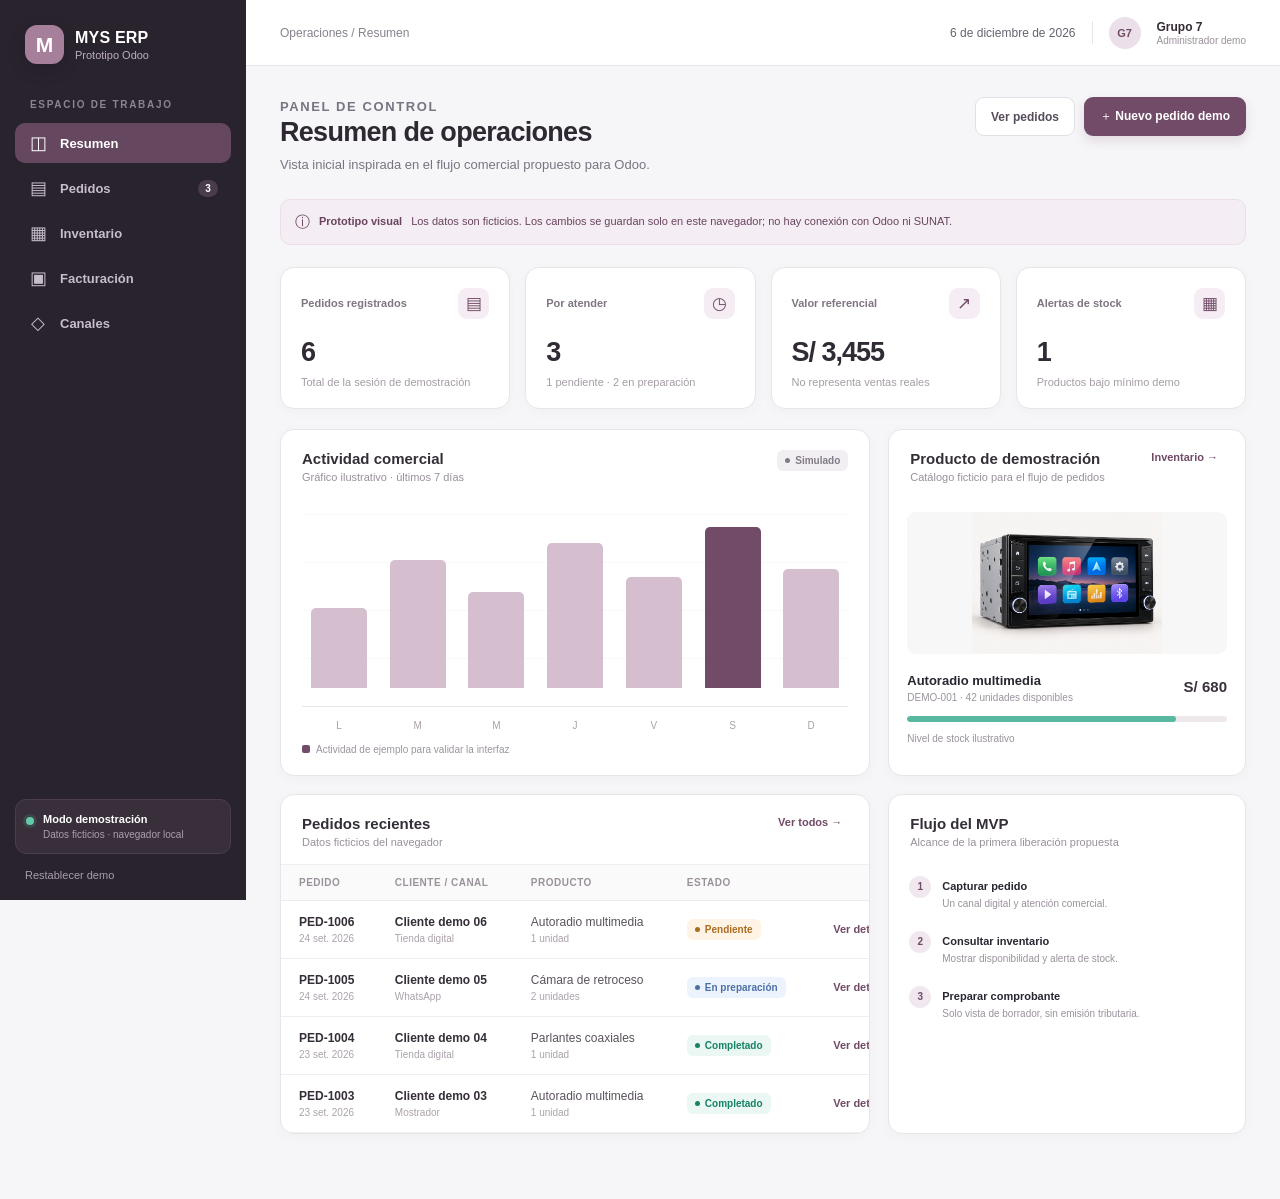
==== producto/frontend/index.html @ e9cd0683 "Base Incial" ====
<!doctype html>
<html lang="es">
  <head>
    <meta charset="UTF-8" />
    <meta name="viewport" content="width=device-width, initial-scale=1" />
    <meta name="theme-color" content="#2b2432" />
    <meta name="description" content="MVP visual de un ERP comercial inspirado en los módulos de Odoo para el caso MYS Hermanos." />
    <title>MYS ERP · MVP visual</title>
    <link rel="stylesheet" href="./styles.css" />
    <script src="./app.js" defer></script>
  </head>
  <body>
    <div class="app-shell">
      <aside class="sidebar" aria-label="Navegación principal">
        <div class="brand">
          <div class="brand-mark" aria-hidden="true">M</div>
          <div><strong>MYS ERP</strong><small>Prototipo Odoo</small></div>
        </div>
        <div class="workspace-label">ESPACIO DE TRABAJO</div>
        <nav id="main-nav" class="nav-list">
          <button class="nav-item is-active" type="button" data-view="resumen"><span class="nav-icon">◫</span> Resumen</button>
          <button class="nav-item" type="button" data-view="pedidos"><span class="nav-icon">▤</span> Pedidos <span id="nav-pending" class="nav-count">0</span></button>
          <button class="nav-item" type="button" data-view="inventario"><span class="nav-icon">▦</span> Inventario</button>
          <button class="nav-item" type="button" data-view="facturacion"><span class="nav-icon">▣</span> Facturación</button>
          <button class="nav-item" type="button" data-view="canales"><span class="nav-icon">◇</span> Canales</button>
        </nav>
        <div class="sidebar-bottom">
          <div class="demo-card"><span class="demo-dot"></span><div><strong>Modo demostración</strong><small>Datos ficticios · navegador local</small></div></div>
          <button id="reset-demo" class="reset-button" type="button">Restablecer demo</button>
        </div>
      </aside>

      <div class="content-shell">
        <header class="topbar">
          <div class="topbar-left"><button id="menu-toggle" class="mobile-menu" type="button" aria-label="Abrir menú">☰</button><span id="breadcrumb">Operaciones / Resumen</span></div>
          <div class="topbar-right"><span class="topbar-date" id="today-label"></span><span class="divider"></span><span class="avatar" aria-label="Usuario de demostración">G7</span><span class="topbar-user">Grupo 7 <small>Administrador demo</small></span></div>
        </header>
        <main id="view" class="main-content" tabindex="-1"></main>
      </div>
    </div>
    <div id="modal-root"></div>
    <div id="toast" class="toast" role="status" aria-live="polite"></div>
  </body>
</html>
---- producto/frontend/styles.css ----
:root{font-family:Inter,"Segoe UI",Arial,sans-serif;color:#282631;background:#f6f5f7;font-synthesis:none;--purple:#714b67;--purple-dark:#50354b;--ink:#2d2832;--muted:#777582;--line:#e8e5e9;--surface:#fff;--green:#18856f;--orange:#ae6b1e;--red:#b84953}
.sr-only{position:absolute;width:1px;height:1px;padding:0;margin:-1px;overflow:hidden;clip:rect(0,0,0,0);white-space:nowrap;border:0}
*{box-sizing:border-box}body{margin:0}button,input,select{font:inherit}button{cursor:pointer}button:focus-visible,input:focus-visible,select:focus-visible{outline:3px solid #b497aa;outline-offset:2px}a{color:var(--purple)}
.app-shell{display:flex;min-height:100vh}.sidebar{width:246px;flex:none;background:#29232e;color:#fff;display:flex;flex-direction:column;padding:25px 15px 17px;position:sticky;top:0;height:100vh}.brand{display:flex;align-items:center;gap:11px;padding:0 10px 35px}.brand-mark{display:grid;place-items:center;width:39px;height:39px;border-radius:12px;background:#a67f9b;color:white;font-weight:800;font-size:21px;box-shadow:0 6px 18px #0002}.brand strong,.brand small{display:block}.brand strong{font-size:16px;letter-spacing:.2px}.brand small{font-size:11px;color:#bdb0bd;margin-top:2px}.workspace-label{color:#8e8391;font-size:10px;font-weight:750;letter-spacing:1.7px;padding:0 15px 13px}.nav-list{display:grid;gap:5px}.nav-item{display:flex;align-items:center;gap:12px;width:100%;background:transparent;border:0;border-radius:10px;color:#c7bec9;text-align:left;padding:11px 13px;font-size:13px;font-weight:650}.nav-item:hover{background:#38303c;color:#fff}.nav-item.is-active{background:#654760;color:#fff}.nav-icon{width:20px;font-size:18px;text-align:center;line-height:1}.nav-count{margin-left:auto;font-size:10px;background:#493d4b;color:#fff;min-width:20px;text-align:center;padding:3px 6px;border-radius:9px}.sidebar-bottom{margin-top:auto}.demo-card{display:flex;gap:9px;align-items:flex-start;background:#382f3b;border:1px solid #4b3d4e;border-radius:11px;padding:13px 10px}.demo-dot{width:8px;height:8px;border-radius:50%;background:#63c9a6;margin-top:4px;box-shadow:0 0 0 3px #63c9a622}.demo-card strong,.demo-card small{display:block}.demo-card strong{font-size:11px}.demo-card small{color:#ab9fae;font-size:10px;margin-top:4px}.reset-button{background:transparent;color:#aa9ead;border:0;padding:15px 10px 0;font-size:11px}.reset-button:hover{color:#fff}
.content-shell{flex:1;min-width:0}.topbar{height:66px;display:flex;align-items:center;justify-content:space-between;background:#fff;border-bottom:1px solid var(--line);padding:0 34px}.topbar-left,.topbar-right{display:flex;align-items:center;gap:16px}.topbar-left{font-size:12px;color:#88818d}.topbar-right{font-size:12px;color:#696270}.topbar-date{white-space:nowrap}.divider{height:23px;border-left:1px solid var(--line)}.avatar{display:grid;place-items:center;width:32px;height:32px;border-radius:50%;background:#ebdfe9;color:var(--purple);font-size:11px;font-weight:800}.topbar-user{font-weight:700;color:#342b35}.topbar-user small{display:block;color:#9a909a;font-size:10px;font-weight:400;margin-top:1px}.mobile-menu{display:none;border:0;background:transparent;font-size:21px;color:var(--purple)}
.main-content{max-width:1470px;margin:auto;padding:31px 34px 65px}.eyebrow{font-size:11px;color:var(--purple);font-weight:800;letter-spacing:1.6px;text-transform:uppercase;margin:0 0 7px}.page-header{display:flex;justify-content:space-between;align-items:flex-start;gap:18px;margin-bottom:25px}.page-header h1{font-size:27px;letter-spacing:-.7px;margin:0 0 7px;color:var(--ink)}.page-header p{margin:0;color:var(--muted);font-size:13px;line-height:1.5}.header-actions{display:flex;gap:9px;flex-wrap:wrap}.button{border:1px solid transparent;border-radius:9px;padding:10px 15px;font-size:12px;font-weight:750;display:inline-flex;align-items:center;justify-content:center;gap:7px;white-space:nowrap}.button.primary{background:var(--purple);color:#fff;box-shadow:0 5px 11px #714b6726}.button.primary:hover{background:var(--purple-dark)}.button.secondary{background:#fff;border-color:#e4dfe6;color:#574c5b}.button.secondary:hover{background:#f8f5f8}.button.ghost{background:transparent;color:var(--purple)}.button.small{padding:7px 11px;font-size:11px}.button:disabled{opacity:.5;cursor:not-allowed}.demo-strip{display:flex;align-items:center;gap:9px;background:#f4edf3;color:#69445f;border:1px solid #ebdeea;border-radius:10px;padding:11px 14px;font-size:11px;margin-bottom:22px;line-height:1.45}.demo-strip strong{white-space:nowrap}.demo-strip .strip-icon{font-size:15px}
.kpi-grid{display:grid;grid-template-columns:repeat(4,minmax(0,1fr));gap:15px;margin-bottom:20px}.kpi-card,.panel{background:var(--surface);border:1px solid var(--line);box-shadow:0 3px 14px #221b2707;border-radius:14px}.kpi-card{padding:20px}.kpi-top{display:flex;justify-content:space-between;align-items:center;color:#7e7580;font-size:11px;font-weight:650}.kpi-glyph{width:31px;height:31px;border-radius:9px;background:#f5edf3;color:var(--purple);display:grid;place-items:center;font-size:17px}.kpi-value{font-size:27px;font-weight:800;letter-spacing:-1px;margin-top:18px;color:#302b34}.kpi-foot{font-size:11px;color:#a49ca5;margin-top:8px}.kpi-foot strong{color:var(--green)}.dashboard-grid{display:grid;grid-template-columns:minmax(0,1.65fr) minmax(280px,1fr);gap:18px}.panel{overflow:hidden}.panel-head{display:flex;align-items:flex-start;justify-content:space-between;gap:14px;padding:20px 21px 16px}.panel-head h2{font-size:15px;margin:0 0 4px;color:#342e37}.panel-head p{font-size:11px;color:#99909b;margin:0}.panel-link{color:var(--purple);font-size:11px;font-weight:750;background:none;border:0;white-space:nowrap}.panel-body{padding:0 21px 20px}.chart{height:208px;display:flex;align-items:flex-end;justify-content:space-between;gap:13px;padding:16px 9px 0;border-bottom:1px solid #e8e4e9;background:repeating-linear-gradient(to top, transparent, transparent 47px,#f2eff2 48px)}.bar-col{height:100%;display:flex;flex-direction:column;align-items:center;justify-content:flex-end;gap:7px;flex:1;max-width:56px}.bar{width:100%;border-radius:5px 5px 0 0;background:#d5bfce;min-height:4px;transition:height .25s}.bar.strong{background:var(--purple)}.bar-col span{position:relative;top:25px;color:#aaa1aa;font-size:10px}.chart-legend{display:flex;align-items:center;gap:6px;margin-top:37px;color:#9c949e;font-size:10px}.legend-dot{width:8px;height:8px;border-radius:2px;background:var(--purple)}.product-feature{padding:13px 18px 20px}.product-visual{width:100%;height:142px;object-fit:contain;background:#f7f7f7;border-radius:9px}.product-meta{display:flex;align-items:center;justify-content:space-between;margin-top:13px}.product-meta strong{font-size:13px}.product-meta small{color:#9b939e;font-size:10px;display:block;margin-top:3px}.product-price{font-weight:800;font-size:15px;color:#3a313c}.stock-mini{height:6px;border-radius:99px;background:#eee8ed;margin:13px 0 6px;overflow:hidden}.stock-mini span{height:100%;display:block;background:#58b9a0;border-radius:99px}.subgrid{display:grid;grid-template-columns:minmax(0,1.65fr) minmax(280px,1fr);gap:18px;margin-top:18px}.activity-list{padding:0 21px 20px}.activity{display:flex;align-items:center;gap:11px;border-top:1px solid #f1edf1;padding:13px 0}.activity:first-child{border-top:0}.activity-icon{width:31px;height:31px;display:grid;place-items:center;border-radius:9px;background:#eef8f5;color:var(--green);flex:none}.activity strong{font-size:11px;display:block}.activity small{font-size:10px;color:#9c939e;display:block;margin-top:4px}.activity-time{margin-left:auto;color:#b1a8b2;font-size:10px;white-space:nowrap}.steps{padding:2px 20px 18px}.step{display:flex;gap:11px;padding:10px 0}.step-number{width:22px;height:22px;display:grid;place-items:center;border-radius:50%;background:#f0e8ee;color:var(--purple);font-size:10px;font-weight:800;flex:none}.step strong{font-size:11px}.step p{font-size:10px;color:#9a919c;line-height:1.4;margin:3px 0 0}
.toolbar{display:flex;gap:10px;justify-content:space-between;align-items:center;margin:0 0 16px;flex-wrap:wrap}.search-wrap{position:relative;min-width:250px;flex:1;max-width:350px}.search-wrap::before{content:"⌕";position:absolute;left:13px;top:6px;color:#9d95a0;font-size:24px}.search-wrap input{width:100%;border:1px solid var(--line);border-radius:9px;background:#fff;padding:10px 13px 10px 37px;font-size:12px;color:var(--ink)}.filter-row{display:flex;gap:6px;flex-wrap:wrap}.filter-chip{border:1px solid #e8e3e9;border-radius:8px;background:#fff;color:#807783;padding:8px 11px;font-size:11px;font-weight:700}.filter-chip.is-active{background:#f0e6ee;border-color:#dbc7d6;color:var(--purple)}.table-scroll{overflow-x:auto}.data-table{border-collapse:collapse;width:100%;min-width:650px}.data-table th{text-align:left;background:#fbfafb;padding:12px 18px;border-top:1px solid #f1eef1;border-bottom:1px solid #ede9ed;color:#9a929b;font-size:10px;letter-spacing:.5px;text-transform:uppercase}.data-table td{padding:14px 18px;border-bottom:1px solid #f1eef1;font-size:12px;color:#5a525d;vertical-align:middle}.data-table tbody tr:hover{background:#fcfafc}.table-main{font-weight:750;color:#352e38}.table-sub{display:block;color:#aba2ab;font-size:10px;margin-top:4px}.badge{display:inline-flex;align-items:center;gap:5px;border-radius:6px;padding:5px 8px;font-size:10px;font-weight:750;white-space:nowrap}.badge::before{content:"";width:5px;height:5px;border-radius:50%;background:currentColor}.badge.green{background:#eaf7f2;color:#168266}.badge.orange{background:#fff3e5;color:#ab6c20}.badge.blue{background:#edf3fc;color:#4b71a3}.badge.red{background:#fdebed;color:#bf4d5b}.badge.gray{background:#f1eff2;color:#827b85}.text-button{border:0;background:transparent;color:var(--purple);font-weight:750;font-size:11px;padding:5px}.empty{padding:50px 20px;text-align:center;color:#9c939f;font-size:12px}.empty strong{display:block;color:#514653;font-size:14px;margin-bottom:6px}.inventory-grid{display:grid;grid-template-columns:repeat(3,minmax(0,1fr));gap:15px}.inventory-card{background:#fff;border:1px solid var(--line);border-radius:13px;padding:16px}.inventory-img{width:100%;height:145px;object-fit:contain;background:#faf9fa;border-radius:8px}.inventory-placeholder{height:145px;border-radius:8px;background:linear-gradient(135deg,#f7f3f6,#ece4ea);display:grid;place-items:center;color:#aa8ca2;font-size:47px}.inventory-top{display:flex;justify-content:space-between;align-items:flex-start;margin-top:14px}.inventory-top strong{font-size:13px}.inventory-top small{display:block;margin-top:4px;color:#a69daa;font-size:10px}.inventory-card p{margin:10px 0;color:#8d8490;font-size:11px;line-height:1.45}.inventory-bottom{display:flex;justify-content:space-between;align-items:center;margin-top:12px;padding-top:12px;border-top:1px solid #f0edf0}.inventory-bottom strong{font-size:16px}.inventory-bottom small{color:#a59ca7;font-size:10px}.info-grid{display:grid;grid-template-columns:repeat(3,minmax(0,1fr));gap:15px;margin-bottom:18px}.info-card{padding:20px;background:#fff;border:1px solid var(--line);border-radius:13px}.info-card .mini-icon{font-size:21px;color:var(--purple)}.info-card strong{display:block;margin-top:13px;font-size:13px}.info-card p{font-size:11px;line-height:1.55;color:#8d8590;margin:7px 0 0}.flow-strip{display:flex;align-items:stretch;gap:9px;padding:20px}.flow-node{flex:1;background:#f8f5f8;border:1px solid #eee8ee;border-radius:10px;padding:14px}.flow-node strong{font-size:11px;display:block}.flow-node small{font-size:10px;color:#958b97;display:block;margin-top:6px;line-height:1.45}.flow-arrow{align-self:center;color:#b5a5b1}.note-box{background:#fffaf0;border:1px solid #f3e7cb;color:#8d7136;border-radius:10px;padding:13px 15px;font-size:11px;line-height:1.5;margin-top:16px}
.modal-backdrop{position:fixed;inset:0;background:#1f1726a1;display:flex;align-items:center;justify-content:center;z-index:20;padding:18px}.modal{width:min(100%,520px);background:#fff;border-radius:16px;box-shadow:0 25px 90px #130d1b66;overflow:hidden}.modal-head{display:flex;align-items:flex-start;justify-content:space-between;padding:22px 24px 14px}.modal-head h2{font-size:18px;margin:0 0 4px}.modal-head p{font-size:11px;color:#9b929e;margin:0}.close-button{border:0;background:#f5f2f5;border-radius:8px;width:29px;height:29px;font-size:20px;line-height:1;color:#8b7c8d}.modal-body{padding:4px 24px 22px}.form-grid{display:grid;grid-template-columns:1fr 1fr;gap:14px}.field{display:block}.field.full{grid-column:1/-1}.field span{display:block;font-size:11px;font-weight:700;color:#564c58;margin-bottom:6px}.field input,.field select{border:1px solid #e3dde4;border-radius:8px;width:100%;padding:10px 11px;font-size:12px;color:#302a32;background:#fff}.modal-foot{display:flex;justify-content:flex-end;gap:8px;border-top:1px solid #f0edf0;padding:16px 24px}.detail-list{display:grid;grid-template-columns:1fr 1fr;gap:13px;margin:12px 0 20px}.detail-item small{display:block;color:#9f96a1;font-size:10px;margin-bottom:4px}.detail-item strong{font-size:12px}.toast{position:fixed;right:22px;bottom:22px;background:#342a37;color:#fff;border-radius:10px;padding:12px 17px;box-shadow:0 12px 28px #21172345;font-size:12px;opacity:0;transform:translateY(12px);pointer-events:none;transition:.2s;z-index:30}.toast.show{opacity:1;transform:translateY(0)}
@media(max-width:1120px){.kpi-grid{grid-template-columns:repeat(2,1fr)}.dashboard-grid,.subgrid{grid-template-columns:1fr 1fr}.inventory-grid{grid-template-columns:repeat(2,1fr)}}
@media(max-width:850px){.sidebar{position:fixed;z-index:12;left:-246px;transition:left .2s}.sidebar.open{left:0;box-shadow:10px 0 40px #20132355}.mobile-menu{display:block}.topbar{padding:0 20px}.main-content{padding:25px 20px 45px}.topbar-date,.divider,.topbar-user{display:none}.dashboard-grid,.subgrid{grid-template-columns:1fr}}
@media(max-width:600px){.page-header{display:block}.header-actions{margin-top:16px}.page-header h1{font-size:23px}.kpi-grid,.inventory-grid,.info-grid{grid-template-columns:1fr}.kpi-card{padding:16px}.flow-strip{overflow:auto}.flow-node{min-width:130px}.topbar{height:58px}.main-content{padding:22px 14px 40px}.form-grid,.detail-list{grid-template-columns:1fr}.field.full{grid-column:auto}.demo-strip{align-items:flex-start}.demo-strip strong{white-space:normal}}
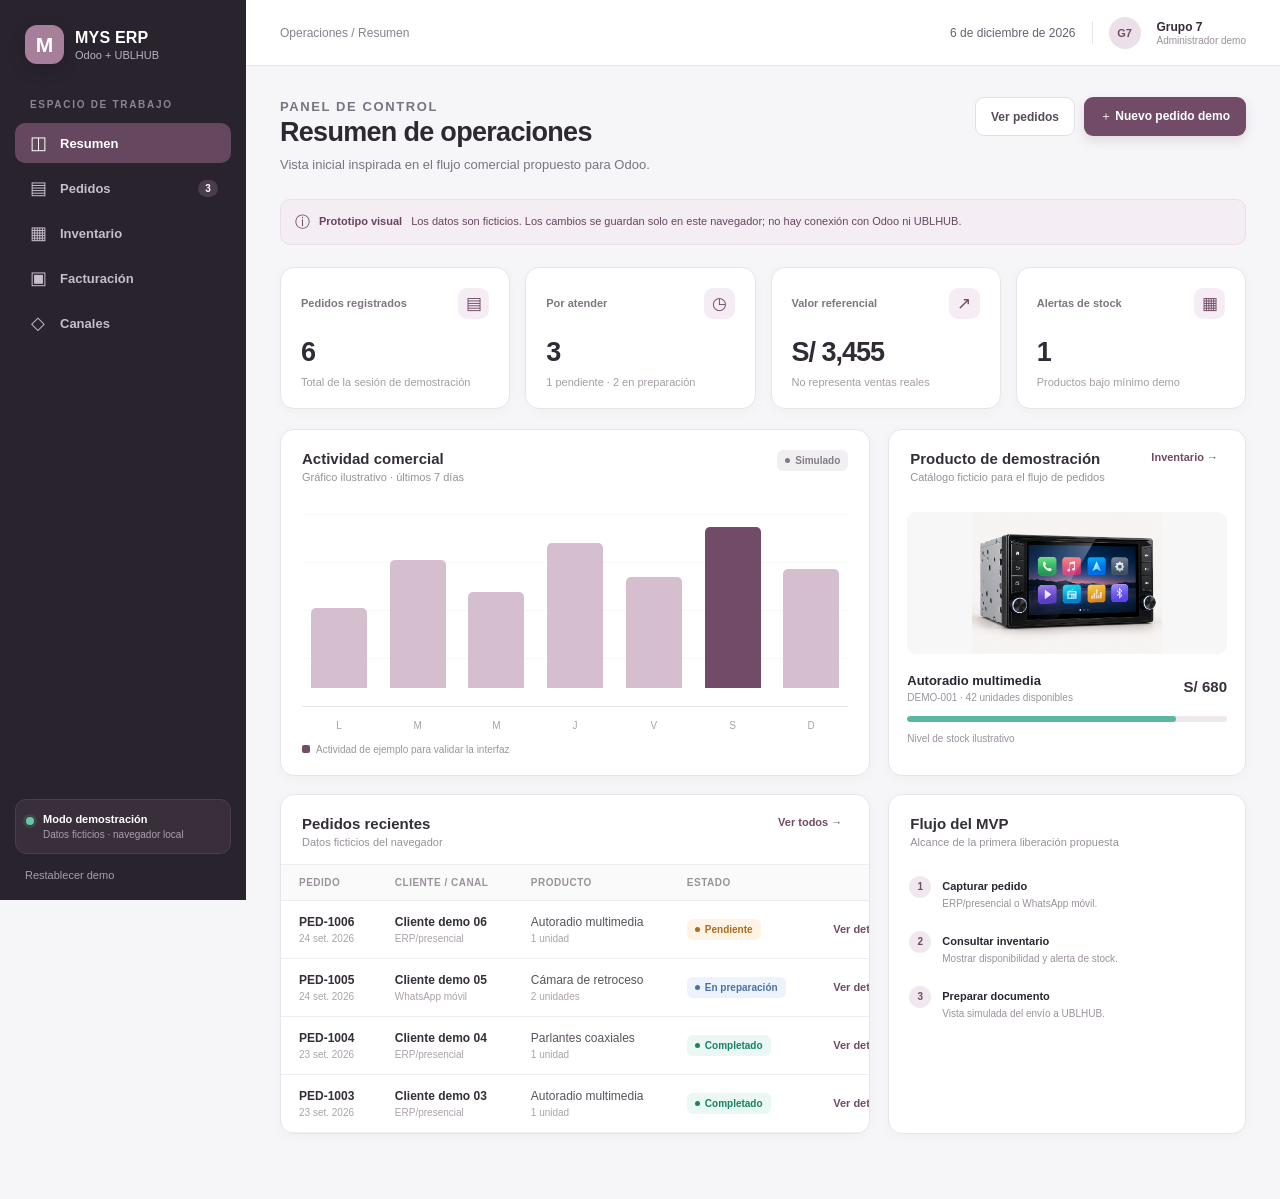
==== commit bb31a7eb: "Mejora alineada UBLHub + Odoo" ====
--- a/producto/frontend/index.html
+++ b/producto/frontend/index.html
@@ -4,7 +4,7 @@
     <meta charset="UTF-8" />
     <meta name="viewport" content="width=device-width, initial-scale=1" />
     <meta name="theme-color" content="#2b2432" />
-    <meta name="description" content="MVP visual de un ERP comercial inspirado en los módulos de Odoo para el caso MYS Hermanos." />
+    <meta name="description" content="Prototipo visual de Odoo con ventas presenciales, WhatsApp móvil y documentos electrónicos mediante UBLHUB." />
     <title>MYS ERP · MVP visual</title>
     <link rel="stylesheet" href="./styles.css" />
     <script src="./app.js" defer></script>
@@ -14,7 +14,7 @@
       <aside class="sidebar" aria-label="Navegación principal">
         <div class="brand">
           <div class="brand-mark" aria-hidden="true">M</div>
-          <div><strong>MYS ERP</strong><small>Prototipo Odoo</small></div>
+          <div><strong>MYS ERP</strong><small>Odoo + UBLHUB</small></div>
         </div>
         <div class="workspace-label">ESPACIO DE TRABAJO</div>
         <nav id="main-nav" class="nav-list">
